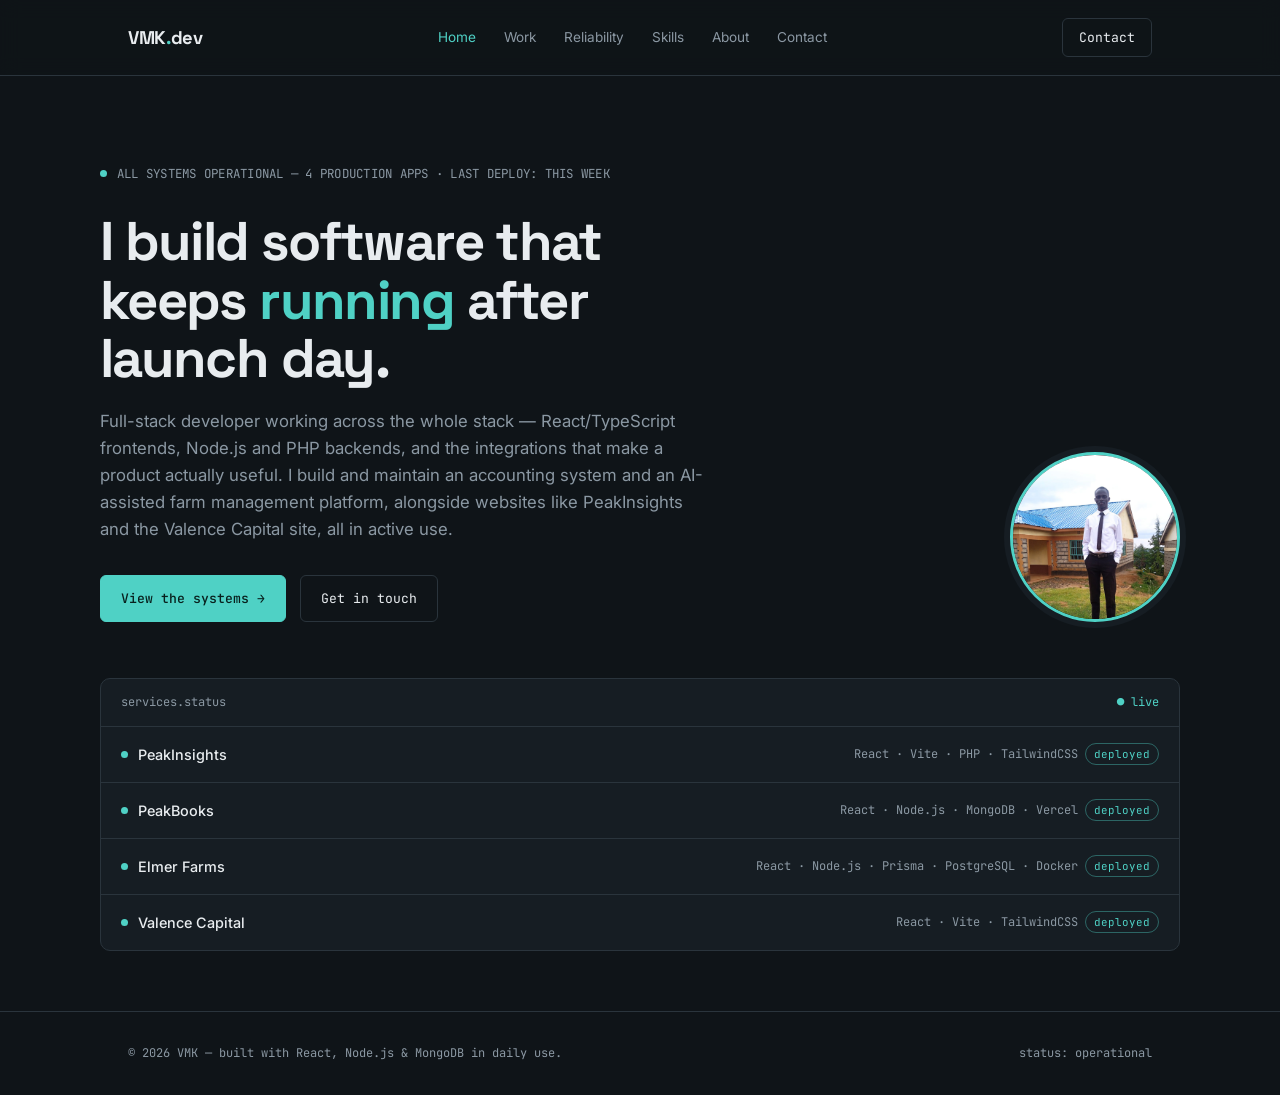
==== index.html @ 40878abc "Initial portfolio" ====
<!DOCTYPE html>
<html lang="en">
<head>
<meta charset="UTF-8" />
<meta name="viewport" content="width=device-width, initial-scale=1.0" />
<title>VMK — Full-Stack Developer</title>
<link rel="preconnect" href="https://fonts.googleapis.com">
<link href="https://fonts.googleapis.com/css2?family=Space+Grotesk:wght@400;500;600;700&family=Inter:wght@400;500;600&family=JetBrains+Mono:wght@400;500&display=swap" rel="stylesheet">
<link rel="stylesheet" href="assets/css/style.css">
</head>
<body>
<header>
  <nav>
    <div class="logo">VMK<span>.</span>dev</div>
    <div class="navlinks">
      <a href="index.html" class="active">Home</a>
      <a href="work.html" class="">Work</a>
      <a href="reliability.html" class="">Reliability</a>
      <a href="skills.html" class="">Skills</a>
      <a href="about.html" class="">About</a>
      <a href="contact.html" class="">Contact</a>
    </div>
    <a href="contact.html" class="btn btn-ghost" style="padding:8px 16px;">Contact</a>
  </nav>
</header>

<main>
  <div class="wrap hero">
    <div class="hero-flex">
      <div class="hero-content">
        <div class="status-strip">
          <span class="dot"></span>
          <span>ALL SYSTEMS OPERATIONAL &mdash; 4 PRODUCTION APPS &middot; LAST DEPLOY: THIS WEEK</span>
        </div>
        <h1>I build software that keeps <span class="accent">running</span> after launch day.</h1>
        <p class="hero-sub">Full-stack developer working across the whole stack &mdash; React/TypeScript frontends, Node.js and PHP backends, and the integrations that make a product actually useful. I build and maintain an accounting system and an AI-assisted farm management platform, alongside websites like PeakInsights and the Valence Capital site, all in active use.</p>
        <div class="hero-cta">
          <a href="work.html" class="btn btn-primary">View the systems &rarr;</a>
          <a href="contact.html" class="btn btn-ghost">Get in touch</a>
        </div>
      </div>
      <img class="hero-photo reveal" src="assets/img/profile.jpg" alt="Portrait of VMK">
    </div>

    <div class="panel reveal">
      <div class="panel-head">
        <span>services.status</span>
        <span class="live">&#9679; live</span>
      </div>
      <div class="service-row">
        <div class="service-name"><span class="dot" style="animation:none;"></span>PeakInsights</div>
        <div class="service-meta">React &middot; Vite &middot; PHP &middot; TailwindCSS <span class="badge badge-up">deployed</span></div>
      </div>
      <div class="service-row">
        <div class="service-name"><span class="dot" style="animation:none;"></span>PeakBooks</div>
        <div class="service-meta">React &middot; Node.js &middot; MongoDB &middot; Vercel <span class="badge badge-up">deployed</span></div>
      </div>
      <div class="service-row">
        <div class="service-name"><span class="dot" style="animation:none;"></span>Elmer Farms</div>
        <div class="service-meta">React &middot; Node.js &middot; Prisma &middot; PostgreSQL &middot; Docker <span class="badge badge-up">deployed</span></div>
      </div>
      <div class="service-row">
        <div class="service-name"><span class="dot" style="animation:none;"></span>Valence Capital</div>
        <div class="service-meta">React &middot; Vite &middot; TailwindCSS <span class="badge badge-up">deployed</span></div>
      </div>
    </div>
  </div>

</main>

<footer>
  <div class="wrap" style="display:flex;justify-content:space-between;width:100%;flex-wrap:wrap;gap:8px;">
    <span>&copy; 2026 VMK &mdash; built with React, Node.js &amp; MongoDB in daily use.</span>
    <span>status: operational</span>
  </div>
</footer>

<script>
  const revealEls = document.querySelectorAll('.reveal');
  const io = new IntersectionObserver((entries)=>{
    entries.forEach(e=>{ if(e.isIntersecting){ e.target.classList.add('in'); io.unobserve(e.target); } });
  },{threshold:0.15});
  revealEls.forEach(el=>io.observe(el));
</script>

</body>
</html>
---- assets/css/style.css ----
:root{
  --bg:#0F1418;
  --surface:#161D23;
  --surface-2:#1D262D;
  --line:#2A343C;
  --text:#E8ECEF;
  --muted:#8B98A3;
  --teal:#4FD1C5;
  --amber:#F2A65A;
  --red:#E5707A;
}
*{box-sizing:border-box;margin:0;padding:0;}
html{scroll-behavior:smooth;}
body{
  background:var(--bg);
  color:var(--text);
  font-family:'Inter',sans-serif;
  line-height:1.6;
  -webkit-font-smoothing:antialiased;
}
a{color:inherit;text-decoration:none;}
.mono{font-family:'JetBrains Mono',monospace;}
.wrap{max-width:1080px;margin:0 auto;padding:0 28px;}

::selection{background:var(--teal);color:#08201D;}
:focus-visible{outline:2px solid var(--teal);outline-offset:3px;}

/* NAV */
header{
  position:sticky;top:0;z-index:50;
  background:rgba(15,20,24,0.85);
  backdrop-filter:blur(10px);
  border-bottom:1px solid var(--line);
}
nav{display:flex;align-items:center;justify-content:space-between;padding:18px 28px;max-width:1080px;margin:0 auto;}
.logo{font-family:'Space Grotesk',sans-serif;font-weight:700;font-size:1.15rem;letter-spacing:-0.02em;}
.logo span{color:var(--teal);}
.navlinks{display:flex;gap:28px;font-size:0.85rem;color:var(--muted);}
.navlinks a:hover{color:var(--text);}
.navlinks a.active{color:var(--teal);}
@media(max-width:640px){.navlinks{display:none;}}

/* HERO */
.hero{padding:88px 0 60px;}
.hero-flex{display:flex;gap:44px;align-items:flex-start;justify-content:space-between;flex-wrap:wrap-reverse;}
.hero-content{flex:1;min-width:280px;}
.hero-photo{
  width:170px;height:170px;border-radius:50%;
  object-fit:cover;object-position:top center;
  border:3px solid var(--teal);
  box-shadow:0 0 0 6px var(--surface);
  flex-shrink:0;
}
@media(max-width:640px){.hero-photo{width:110px;height:110px;}}
.status-strip{
  display:flex;align-items:center;gap:10px;
  font-family:'JetBrains Mono',monospace;font-size:0.78rem;color:var(--muted);
  margin-bottom:28px;letter-spacing:0.02em;
}
.dot{width:7px;height:7px;border-radius:50%;background:var(--teal);position:relative;flex-shrink:0;}
.dot::after{
  content:'';position:absolute;inset:-4px;border-radius:50%;
  border:1px solid var(--teal);opacity:0;animation:pulse 2.2s ease-out infinite;
}
@keyframes pulse{0%{opacity:0.6;transform:scale(0.6);}100%{opacity:0;transform:scale(2.2);}}
h1{
  font-family:'Space Grotesk',sans-serif;
  font-weight:700;
  font-size:clamp(2.1rem,5.5vw,3.4rem);
  letter-spacing:-0.03em;
  line-height:1.08;
  max-width:15ch;
}
h1 .accent{color:var(--teal);}
.hero-sub{
  color:var(--muted);
  font-size:1.05rem;
  max-width:56ch;
  margin-top:20px;
}
.hero-cta{display:flex;gap:14px;margin-top:32px;flex-wrap:wrap;}
.btn{
  font-family:'JetBrains Mono',monospace;
  font-size:0.82rem;
  padding:12px 20px;
  border-radius:6px;
  border:1px solid var(--line);
  transition:all .15s ease;
  display:inline-flex;align-items:center;gap:8px;
}
.btn-primary{background:var(--teal);color:#08201D;border-color:var(--teal);font-weight:500;}
.btn-primary:hover{background:#69ddd2;}
.btn-ghost:hover{border-color:var(--teal);color:var(--teal);}

/* SYSTEM PANEL (signature element) */
.panel{
  margin-top:56px;
  background:var(--surface);
  border:1px solid var(--line);
  border-radius:10px;
  overflow:hidden;
}
.panel-head{
  display:flex;justify-content:space-between;align-items:center;
  padding:14px 20px;border-bottom:1px solid var(--line);
  font-family:'JetBrains Mono',monospace;font-size:0.75rem;color:var(--muted);
}
.panel-head .live{color:var(--teal);}
.service-row{
  display:flex;align-items:center;justify-content:space-between;
  padding:16px 20px;border-bottom:1px solid var(--line);
  font-size:0.9rem;flex-wrap:wrap;gap:8px;
}
.service-row:last-child{border-bottom:none;}
.service-name{font-weight:500;display:flex;align-items:center;gap:10px;}
.service-meta{color:var(--muted);font-family:'JetBrains Mono',monospace;font-size:0.75rem;text-align:right;}
.badge{
  font-family:'JetBrains Mono',monospace;font-size:0.68rem;
  padding:3px 8px;border-radius:20px;border:1px solid var(--line);color:var(--muted);
}
.badge-up{color:var(--teal);border-color:rgba(79,209,197,0.4);}

/* PAGE HEADER (for non-home pages) */
.page-header{padding:64px 0 20px;}
.page-header h1{font-size:clamp(1.8rem,4.5vw,2.6rem);max-width:none;}

/* SECTIONS */
section{padding:80px 0;border-top:1px solid var(--line);}
main > section:first-child{border-top:none;}
.eyebrow{
  font-family:'JetBrains Mono',monospace;font-size:0.78rem;color:var(--teal);
  letter-spacing:0.05em;margin-bottom:12px;
}
h2{
  font-family:'Space Grotesk',sans-serif;font-weight:600;
  font-size:clamp(1.5rem,3.5vw,2.1rem);letter-spacing:-0.02em;margin-bottom:14px;
}
.section-lead{color:var(--muted);max-width:60ch;margin-bottom:48px;}

/* PROJECT CASE STUDIES */
.project{
  display:grid;grid-template-columns:1fr;gap:0;
  background:var(--surface);border:1px solid var(--line);border-radius:12px;
  margin-bottom:28px;overflow:hidden;
}
.project-top{padding:32px 32px 0;}
.project-tag{font-family:'JetBrains Mono',monospace;font-size:0.72rem;color:var(--amber);margin-bottom:10px;display:block;}
.project h3{font-family:'Space Grotesk',sans-serif;font-size:1.5rem;font-weight:600;letter-spacing:-0.02em;margin-bottom:10px;}
.project p.desc{color:var(--muted);max-width:64ch;margin-bottom:20px;}
.feature-grid{
  display:grid;grid-template-columns:repeat(auto-fit,minmax(220px,1fr));
  gap:0;border-top:1px solid var(--line);
}
.feature{
  padding:20px 24px;border-right:1px solid var(--line);border-bottom:1px solid var(--line);
}
.feature:last-child{border-right:none;}
.feature-label{font-family:'JetBrains Mono',monospace;font-size:0.7rem;color:var(--muted);margin-bottom:6px;text-transform:uppercase;letter-spacing:0.04em;}
.feature-val{font-size:0.9rem;}
.stack-row{padding:20px 32px 28px;display:flex;flex-wrap:wrap;gap:8px;}
.chip{
  font-family:'JetBrains Mono',monospace;font-size:0.72rem;
  padding:5px 11px;border-radius:5px;background:var(--surface-2);color:var(--text);border:1px solid var(--line);
}

/* RELIABILITY / DEBUGGING LOG */
.log{border:1px solid var(--line);border-radius:10px;overflow:hidden;background:var(--surface);}
.log-entry{
  display:grid;grid-template-columns:90px 1fr;gap:20px;
  padding:18px 22px;border-bottom:1px solid var(--line);
}
.log-entry:last-child{border-bottom:none;}
.log-tag{font-family:'JetBrains Mono',monospace;font-size:0.72rem;color:var(--red);align-self:start;padding-top:2px;}
.log-tag.fixed{color:var(--teal);}
.log-body strong{display:block;font-size:0.92rem;margin-bottom:4px;}
.log-body span{color:var(--muted);font-size:0.85rem;}
@media(max-width:640px){.log-entry{grid-template-columns:1fr;gap:6px;}}

/* SKILLS */
.skill-cols{display:grid;grid-template-columns:repeat(auto-fit,minmax(230px,1fr));gap:24px;}
.skill-col{border:1px solid var(--line);border-radius:10px;padding:22px 24px;background:var(--surface);}
.skill-col h4{font-family:'JetBrains Mono',monospace;font-size:0.75rem;color:var(--teal);margin-bottom:14px;letter-spacing:0.03em;}
.skill-col ul{list-style:none;}
.skill-col li{padding:7px 0;border-bottom:1px solid var(--line);font-size:0.88rem;}
.skill-col li:last-child{border-bottom:none;}

/* ABOUT */
.about-grid{display:grid;grid-template-columns:1fr;gap:36px;align-items:start;}
@media(min-width:760px){.about-grid{grid-template-columns:220px 1fr;}}
.about-photo{
  width:100%;max-width:220px;border-radius:12px;overflow:hidden;
  border:1px solid var(--line);
}
.about-photo img{width:100%;display:block;object-fit:cover;aspect-ratio:3/4;}
.about-text p{color:var(--muted);margin-bottom:16px;max-width:62ch;}
.about-text p strong{color:var(--text);font-weight:500;}

/* CONTACT */
.contact-panel{
  background:var(--surface);border:1px solid var(--line);border-radius:12px;
  padding:44px 36px;text-align:left;
}
.contact-grid{display:grid;grid-template-columns:repeat(auto-fit,minmax(200px,1fr));gap:20px;margin-top:28px;}
.contact-item{border-top:1px solid var(--line);padding-top:16px;}
.contact-item .label{font-family:'JetBrains Mono',monospace;font-size:0.7rem;color:var(--muted);margin-bottom:6px;text-transform:uppercase;}
.contact-item .val{font-size:0.95rem;}
.contact-item a:hover{color:var(--teal);}

footer{padding:32px 0;border-top:1px solid var(--line);color:var(--muted);font-family:'JetBrains Mono',monospace;font-size:0.75rem;display:flex;justify-content:space-between;flex-wrap:wrap;gap:8px;}

.reveal{opacity:0;transform:translateY(16px);transition:opacity .6s ease,transform .6s ease;}
.reveal.in{opacity:1;transform:translateY(0);}
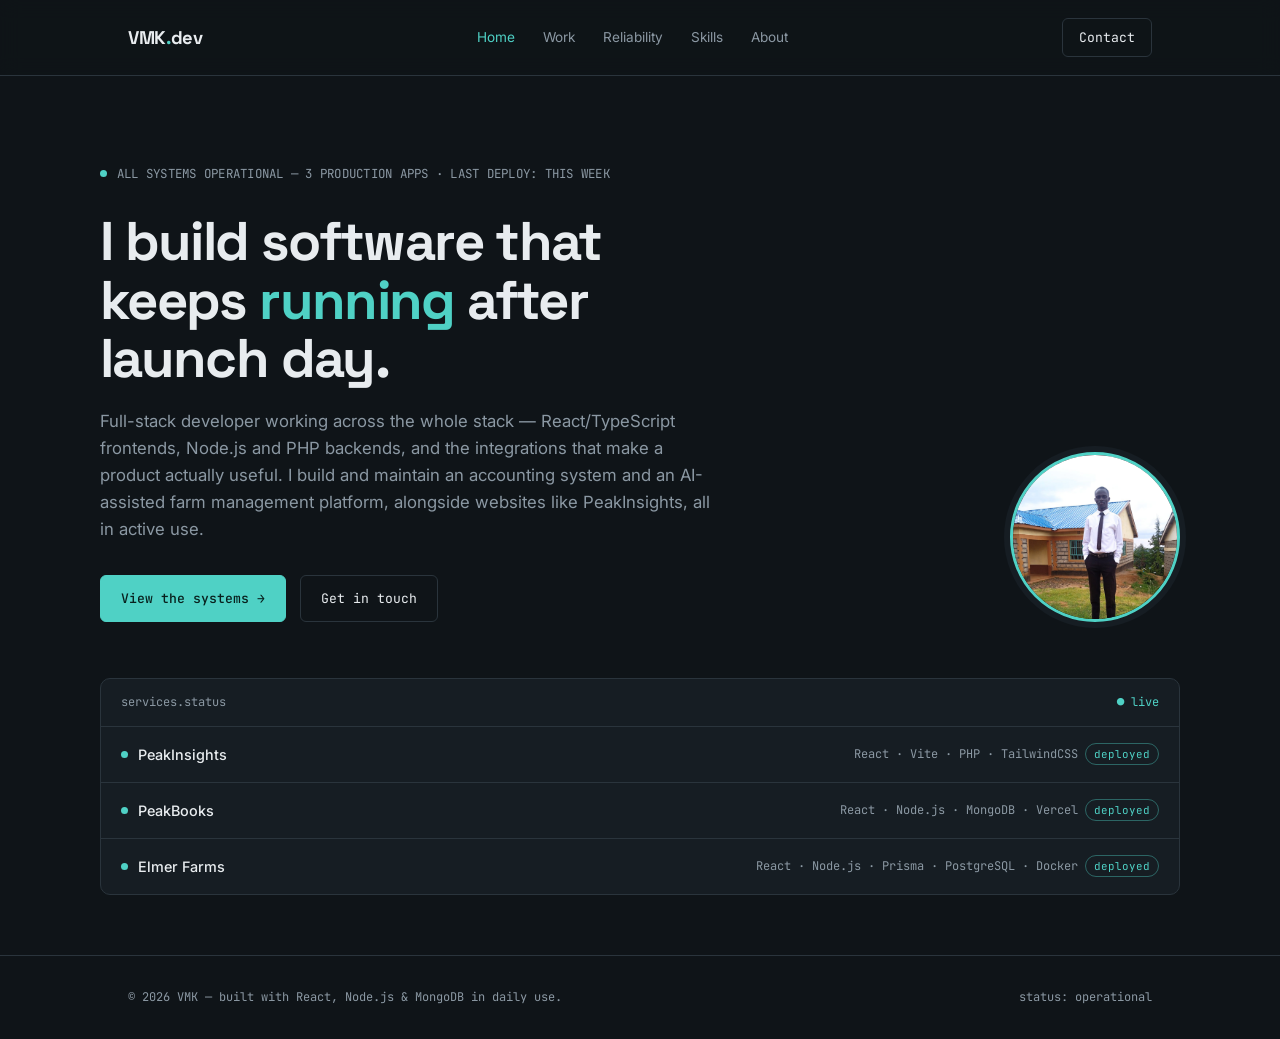
==== commit 09e62dc6: "Simplify nav, remove duplicate contact link" ====
--- a/index.html
+++ b/index.html
@@ -18,7 +18,6 @@
       <a href="reliability.html" class="">Reliability</a>
       <a href="skills.html" class="">Skills</a>
       <a href="about.html" class="">About</a>
-      <a href="contact.html" class="">Contact</a>
     </div>
     <a href="contact.html" class="btn btn-ghost" style="padding:8px 16px;">Contact</a>
   </nav>
@@ -30,10 +29,10 @@
       <div class="hero-content">
         <div class="status-strip">
           <span class="dot"></span>
-          <span>ALL SYSTEMS OPERATIONAL &mdash; 4 PRODUCTION APPS &middot; LAST DEPLOY: THIS WEEK</span>
+          <span>ALL SYSTEMS OPERATIONAL &mdash; 3 PRODUCTION APPS &middot; LAST DEPLOY: THIS WEEK</span>
         </div>
         <h1>I build software that keeps <span class="accent">running</span> after launch day.</h1>
-        <p class="hero-sub">Full-stack developer working across the whole stack &mdash; React/TypeScript frontends, Node.js and PHP backends, and the integrations that make a product actually useful. I build and maintain an accounting system and an AI-assisted farm management platform, alongside websites like PeakInsights and the Valence Capital site, all in active use.</p>
+        <p class="hero-sub">Full-stack developer working across the whole stack &mdash; React/TypeScript frontends, Node.js and PHP backends, and the integrations that make a product actually useful. I build and maintain an accounting system and an AI-assisted farm management platform, alongside websites like PeakInsights, all in active use.</p>
         <div class="hero-cta">
           <a href="work.html" class="btn btn-primary">View the systems &rarr;</a>
           <a href="contact.html" class="btn btn-ghost">Get in touch</a>
@@ -59,10 +58,6 @@
         <div class="service-name"><span class="dot" style="animation:none;"></span>Elmer Farms</div>
         <div class="service-meta">React &middot; Node.js &middot; Prisma &middot; PostgreSQL &middot; Docker <span class="badge badge-up">deployed</span></div>
       </div>
-      <div class="service-row">
-        <div class="service-name"><span class="dot" style="animation:none;"></span>Valence Capital</div>
-        <div class="service-meta">React &middot; Vite &middot; TailwindCSS <span class="badge badge-up">deployed</span></div>
-      </div>
     </div>
   </div>
 
@@ -84,4 +79,4 @@
 </script>
 
 </body>
-</html>
+</html>
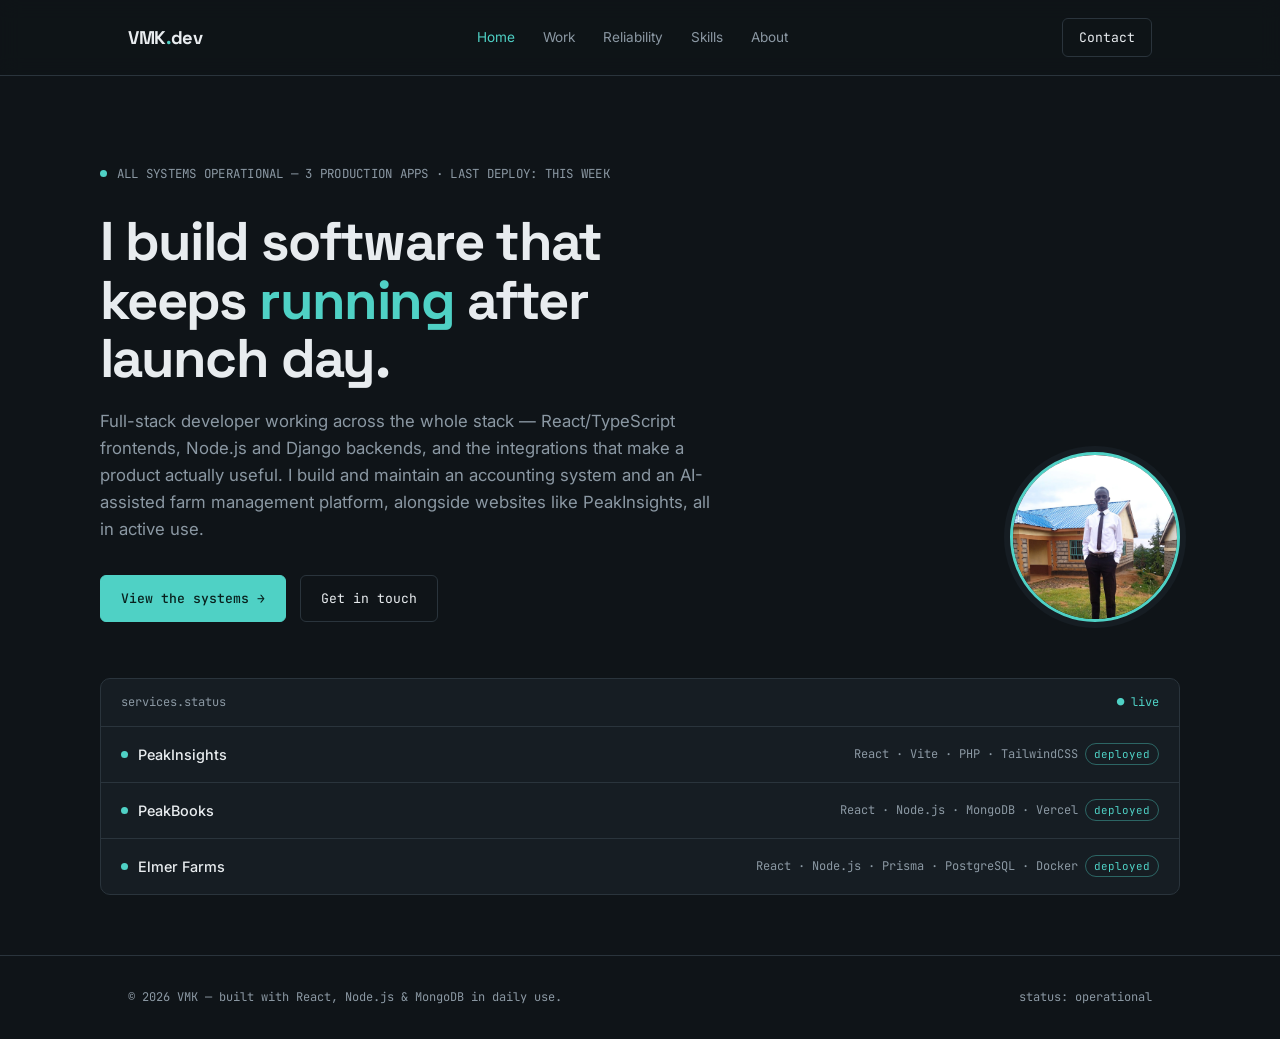
==== commit 8d82a685: "Changed index file" ====
--- a/index.html
+++ b/index.html
@@ -1,82 +1,138 @@
-<!DOCTYPE html>
+<!doctype html>
 <html lang="en">
-<head>
-<meta charset="UTF-8" />
-<meta name="viewport" content="width=device-width, initial-scale=1.0" />
-<title>VMK — Full-Stack Developer</title>
-<link rel="preconnect" href="https://fonts.googleapis.com">
-<link href="https://fonts.googleapis.com/css2?family=Space+Grotesk:wght@400;500;600;700&family=Inter:wght@400;500;600&family=JetBrains+Mono:wght@400;500&display=swap" rel="stylesheet">
-<link rel="stylesheet" href="assets/css/style.css">
-</head>
-<body>
-<header>
-  <nav>
-    <div class="logo">VMK<span>.</span>dev</div>
-    <div class="navlinks">
-      <a href="index.html" class="active">Home</a>
-      <a href="work.html" class="">Work</a>
-      <a href="reliability.html" class="">Reliability</a>
-      <a href="skills.html" class="">Skills</a>
-      <a href="about.html" class="">About</a>
-    </div>
-    <a href="contact.html" class="btn btn-ghost" style="padding:8px 16px;">Contact</a>
-  </nav>
-</header>
+  <head>
+    <meta charset="UTF-8" />
+    <meta name="viewport" content="width=device-width, initial-scale=1.0" />
+    <title>VMK — Full-Stack Developer</title>
+    <link rel="preconnect" href="https://fonts.googleapis.com" />
+    <link
+      href="https://fonts.googleapis.com/css2?family=Space+Grotesk:wght@400;500;600;700&family=Inter:wght@400;500;600&family=JetBrains+Mono:wght@400;500&display=swap"
+      rel="stylesheet"
+    />
+    <link rel="stylesheet" href="assets/css/style.css" />
+  </head>
+  <body>
+    <header>
+      <nav>
+        <div class="logo">VMK<span>.</span>dev</div>
+        <div class="navlinks">
+          <a href="index.html" class="active">Home</a>
+          <a href="work.html" class="">Work</a>
+          <a href="reliability.html" class="">Reliability</a>
+          <a href="skills.html" class="">Skills</a>
+          <a href="about.html" class="">About</a>
+        </div>
+        <a href="contact.html" class="btn btn-ghost" style="padding: 8px 16px"
+          >Contact</a
+        >
+      </nav>
+    </header>
 
-<main>
-  <div class="wrap hero">
-    <div class="hero-flex">
-      <div class="hero-content">
-        <div class="status-strip">
-          <span class="dot"></span>
-          <span>ALL SYSTEMS OPERATIONAL &mdash; 3 PRODUCTION APPS &middot; LAST DEPLOY: THIS WEEK</span>
+    <main>
+      <div class="wrap hero">
+        <div class="hero-flex">
+          <div class="hero-content">
+            <div class="status-strip">
+              <span class="dot"></span>
+              <span
+                >ALL SYSTEMS OPERATIONAL &mdash; 3 PRODUCTION APPS &middot; LAST
+                DEPLOY: THIS WEEK</span
+              >
+            </div>
+            <h1>
+              I build software that keeps
+              <span class="accent">running</span> after launch day.
+            </h1>
+            <p class="hero-sub">
+              Full-stack developer working across the whole stack &mdash;
+              React/TypeScript frontends, Node.js and Django backends, and the
+              integrations that make a product actually useful. I build and
+              maintain an accounting system and an AI-assisted farm management
+              platform, alongside websites like PeakInsights, all in active use.
+            </p>
+            <div class="hero-cta">
+              <a href="work.html" class="btn btn-primary"
+                >View the systems &rarr;</a
+              >
+              <a href="contact.html" class="btn btn-ghost">Get in touch</a>
+            </div>
+          </div>
+          <img
+            class="hero-photo reveal"
+            src="assets/img/profile.jpg"
+            alt="Portrait of VMK"
+          />
         </div>
-        <h1>I build software that keeps <span class="accent">running</span> after launch day.</h1>
-        <p class="hero-sub">Full-stack developer working across the whole stack &mdash; React/TypeScript frontends, Node.js and PHP backends, and the integrations that make a product actually useful. I build and maintain an accounting system and an AI-assisted farm management platform, alongside websites like PeakInsights, all in active use.</p>
-        <div class="hero-cta">
-          <a href="work.html" class="btn btn-primary">View the systems &rarr;</a>
-          <a href="contact.html" class="btn btn-ghost">Get in touch</a>
+
+        <div class="panel reveal">
+          <div class="panel-head">
+            <span>services.status</span>
+            <span class="live">&#9679; live</span>
+          </div>
+          <div class="service-row">
+            <div class="service-name">
+              <span class="dot" style="animation: none"></span>PeakInsights
+            </div>
+            <div class="service-meta">
+              React &middot; Vite &middot; PHP &middot; TailwindCSS
+              <span class="badge badge-up">deployed</span>
+            </div>
+          </div>
+          <div class="service-row">
+            <div class="service-name">
+              <span class="dot" style="animation: none"></span>PeakBooks
+            </div>
+            <div class="service-meta">
+              React &middot; Node.js &middot; MongoDB &middot; Vercel
+              <span class="badge badge-up">deployed</span>
+            </div>
+          </div>
+          <div class="service-row">
+            <div class="service-name">
+              <span class="dot" style="animation: none"></span>Elmer Farms
+            </div>
+            <div class="service-meta">
+              React &middot; Node.js &middot; Prisma &middot; PostgreSQL
+              &middot; Docker <span class="badge badge-up">deployed</span>
+            </div>
+          </div>
         </div>
       </div>
-      <img class="hero-photo reveal" src="assets/img/profile.jpg" alt="Portrait of VMK">
-    </div>
+    </main>
 
-    <div class="panel reveal">
-      <div class="panel-head">
-        <span>services.status</span>
-        <span class="live">&#9679; live</span>
+    <footer>
+      <div
+        class="wrap"
+        style="
+          display: flex;
+          justify-content: space-between;
+          width: 100%;
+          flex-wrap: wrap;
+          gap: 8px;
+        "
+      >
+        <span
+          >&copy; 2026 VMK &mdash; built with React, Node.js &amp; MongoDB in
+          daily use.</span
+        >
+        <span>status: operational</span>
       </div>
-      <div class="service-row">
-        <div class="service-name"><span class="dot" style="animation:none;"></span>PeakInsights</div>
-        <div class="service-meta">React &middot; Vite &middot; PHP &middot; TailwindCSS <span class="badge badge-up">deployed</span></div>
-      </div>
-      <div class="service-row">
-        <div class="service-name"><span class="dot" style="animation:none;"></span>PeakBooks</div>
-        <div class="service-meta">React &middot; Node.js &middot; MongoDB &middot; Vercel <span class="badge badge-up">deployed</span></div>
-      </div>
-      <div class="service-row">
-        <div class="service-name"><span class="dot" style="animation:none;"></span>Elmer Farms</div>
-        <div class="service-meta">React &middot; Node.js &middot; Prisma &middot; PostgreSQL &middot; Docker <span class="badge badge-up">deployed</span></div>
-      </div>
-    </div>
-  </div>
+    </footer>
 
-</main>
-
-<footer>
-  <div class="wrap" style="display:flex;justify-content:space-between;width:100%;flex-wrap:wrap;gap:8px;">
-    <span>&copy; 2026 VMK &mdash; built with React, Node.js &amp; MongoDB in daily use.</span>
-    <span>status: operational</span>
-  </div>
-</footer>
-
-<script>
-  const revealEls = document.querySelectorAll('.reveal');
-  const io = new IntersectionObserver((entries)=>{
-    entries.forEach(e=>{ if(e.isIntersecting){ e.target.classList.add('in'); io.unobserve(e.target); } });
-  },{threshold:0.15});
-  revealEls.forEach(el=>io.observe(el));
-</script>
-
-</body>
-</html>+    <script>
+      const revealEls = document.querySelectorAll(".reveal");
+      const io = new IntersectionObserver(
+        (entries) => {
+          entries.forEach((e) => {
+            if (e.isIntersecting) {
+              e.target.classList.add("in");
+              io.unobserve(e.target);
+            }
+          });
+        },
+        { threshold: 0.15 },
+      );
+      revealEls.forEach((el) => io.observe(el));
+    </script>
+  </body>
+</html>
